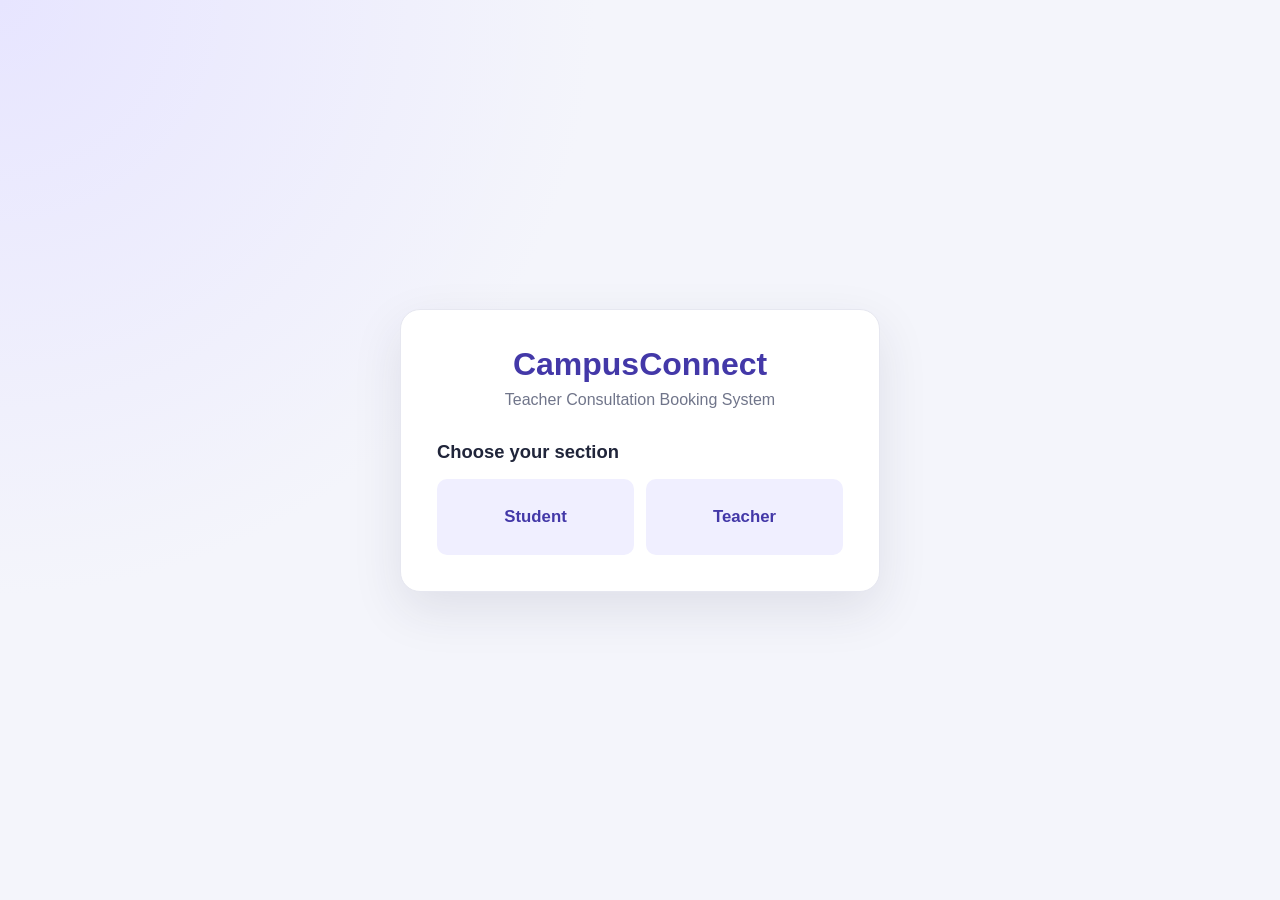
==== public/login.html @ ee994cc4 "Add CampusConnect project" ====
<!DOCTYPE html>
<html lang="en">
<head>
    <meta charset="UTF-8">
    <meta name="viewport" content="width=device-width, initial-scale=1.0">
    <title>CampusConnect — Login</title>
    <link rel="stylesheet" href="css/login.css">
</head>
<body>
    <main>
        <h1>CampusConnect</h1>
        <p>Teacher Consultation Booking System</p>

        <section aria-labelledby="role-heading">
            <h2 id="role-heading">Choose your section</h2>

            <div>
                <button type="button" class="role-choice" data-role="student">
                    Student
                </button>

                <button type="button" class="role-choice" data-role="teacher">
                    Teacher
                </button>
            </div>
        </section>

        <section id="auth-panel" hidden>
            <h2 id="selected-role-heading">Login</h2>

            <div>
                <button type="button" id="show-login-button">
                    Login
                </button>
                <button type="button" id="show-register-button">
                    Create account
                </button>
            </div>

            <form id="login-form">
                <label for="login-email">Email</label>
                <input
                    id="login-email"
                    name="email"
                    type="email"
                    autocomplete="email"
                    required
                >

                <label for="login-password">Password</label>
                <input
                    id="login-password"
                    name="password"
                    type="password"
                    autocomplete="current-password"
                    required
                >

                <button type="submit">Login</button>
            </form>

            <form id="register-form" hidden>
                <label for="register-name">Full name</label>
                <input
                    id="register-name"
                    name="full_name"
                    type="text"
                    autocomplete="name"
                    required
                >

                <label for="register-email">Email</label>
                <input
                    id="register-email"
                    name="email"
                    type="email"
                    autocomplete="email"
                    required
                >

                <label for="register-password">Password</label>
                <input
                    id="register-password"
                    name="password"
                    type="password"
                    autocomplete="new-password"
                    minlength="8"
                    required
                >

                <div id="student-fields" hidden>
                    <label for="student-id">Student ID</label>
                    <input id="student-id" name="student_id" type="text">

                    <label for="department">Department</label>
                    <input id="department" name="department" type="text">
                </div>

                <div id="teacher-fields" hidden>
                    <label for="teacher-code">Teacher invitation code</label>
                    <input
                        id="teacher-code"
                        name="teacher_code"
                        type="password"
                        autocomplete="off"
                    >
                </div>

                <button type="submit">Create account</button>
            </form>

            <p id="auth-status" role="status" aria-live="polite"></p>
        </section>
    </main>

    <script type="module" src="js/login.js"></script>
</body>
</html>
---- public/css/login.css ----
:root {
    font-family: Arial, Helvetica, sans-serif;
    color: #20253a;
    background: #f4f5fb;
}

* {
    box-sizing: border-box;
}

body {
    min-height: 100vh;
    margin: 0;
    padding: 40px 16px;
    display: grid;
    place-items: center;
    background:
        radial-gradient(circle at top left, #e7e5ff 0, transparent 38%),
        #f4f5fb;
}

main {
    width: min(100%, 480px);
    padding: 36px;
    border: 1px solid #e6e7f0;
    border-radius: 20px;
    background: #ffffff;
    box-shadow: 0 18px 50px rgb(35 38 70 / 10%);
}

h1,
h2,
p {
    margin-top: 0;
}

h1 {
    margin-bottom: 8px;
    color: #4338a8;
    font-size: 2rem;
    text-align: center;
}

main > p {
    margin-bottom: 32px;
    color: #70758a;
    text-align: center;
}

h2 {
    margin-bottom: 16px;
    font-size: 1.15rem;
}

section + section {
    margin-top: 28px;
}

section > div {
    display: flex;
    gap: 12px;
}

button {
    min-height: 44px;
    padding: 11px 16px;
    border: 0;
    border-radius: 10px;
    background: #5146c8;
    color: #ffffff;
    font: inherit;
    font-weight: 700;
    cursor: pointer;
    transition: background 150ms ease, transform 150ms ease;
}

button:hover {
    background: #3f35aa;
    transform: translateY(-1px);
}

button:focus-visible,
input:focus-visible {
    outline: 3px solid #aaa5ff;
    outline-offset: 2px;
}

.role-choice {
    flex: 1;
    min-height: 76px;
    background: #f0efff;
    color: #4338a8;
    font-size: 1.05rem;
}

.role-choice:hover {
    background: #e4e2ff;
}

#auth-panel {
    padding-top: 24px;
    border-top: 1px solid #ececf3;
}

#auth-panel > div {
    margin-bottom: 20px;
}

#auth-panel > div button {
    flex: 1;
}

form {
    display: grid;
    gap: 10px;
}

form label {
    margin-top: 8px;
    color: #42475c;
    font-size: 0.92rem;
    font-weight: 700;
}

input {
    width: 100%;
    min-height: 44px;
    padding: 10px 12px;
    border: 1px solid #d8dae5;
    border-radius: 9px;
    background: #ffffff;
    color: #20253a;
    font: inherit;
}

input:focus {
    border-color: #7168dc;
}

form button {
    margin-top: 12px;
}

#student-fields,
#teacher-fields {
    display: grid;
    gap: 10px;
}

#auth-status {
    min-height: 24px;
    margin: 16px 0 0;
    color: #4338a8;
    line-height: 1.5;
}

[hidden] {
    display: none !important;
}

@media (max-width: 520px) {
    body {
        padding: 20px 12px;
    }

    main {
        padding: 26px 20px;
    }
}
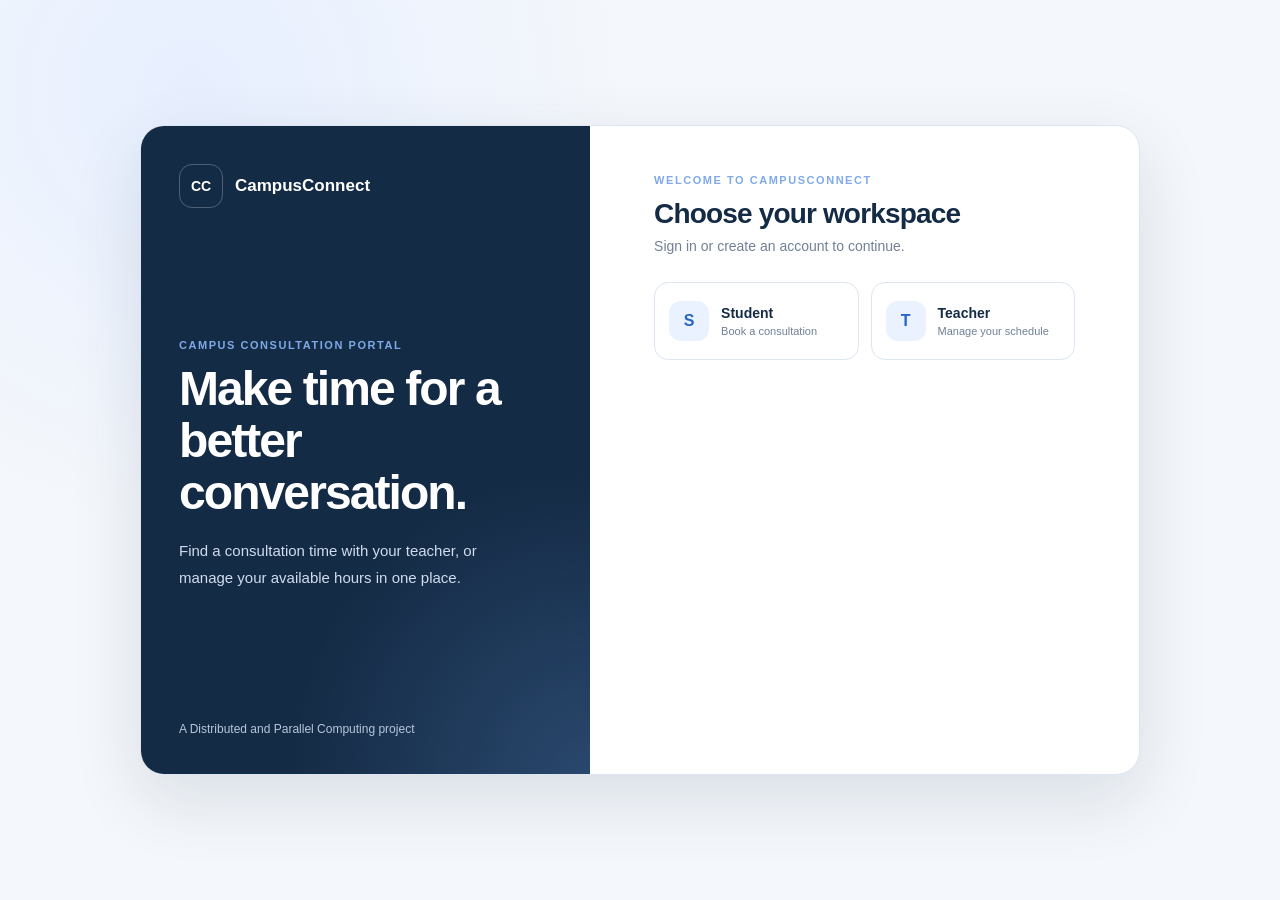
==== commit d3bfe0cb: "Update CampusConnect" ====
--- a/public/login.html
+++ b/public/login.html
@@ -3,113 +3,195 @@
 <head>
     <meta charset="UTF-8">
     <meta name="viewport" content="width=device-width, initial-scale=1.0">
-    <title>CampusConnect — Login</title>
+    <meta name="theme-color" content="#f4f7fb">
+    <title>CampusConnect | Sign in</title>
     <link rel="stylesheet" href="css/login.css">
 </head>
 <body>
-    <main>
-        <h1>CampusConnect</h1>
-        <p>Teacher Consultation Booking System</p>
-
-        <section aria-labelledby="role-heading">
-            <h2 id="role-heading">Choose your section</h2>
-
-            <div>
-                <button type="button" class="role-choice" data-role="student">
-                    Student
+    <main class="auth-shell">
+        <section class="intro-panel">
+            <a class="brand" href="login.html" aria-label="CampusConnect home">
+                <span class="brand-mark">CC</span>
+                <span>CampusConnect</span>
+            </a>
+
+            <div class="intro-copy">
+                <p class="eyebrow">CAMPUS CONSULTATION PORTAL</p>
+                <h1>Make time for a better conversation.</h1>
+                <p>
+                    Find a consultation time with your teacher, or manage
+                    your available hours in one place.
+                </p>
+            </div>
+
+            <p class="intro-footer">
+                A Distributed and Parallel Computing project
+            </p>
+        </section>
+
+        <section class="form-panel">
+            <div class="form-heading">
+                <p class="eyebrow">WELCOME TO CAMPUSCONNECT</p>
+                <h2>Choose your workspace</h2>
+                <p>Sign in or create an account to continue.</p>
+            </div>
+
+            <div class="role-picker" aria-label="Choose your role">
+                <button
+                    class="role-button"
+                    type="button"
+                    data-role="student"
+                >
+                    <span class="role-icon" aria-hidden="true">S</span>
+                    <span>
+                        <strong>Student</strong>
+                        <small>Book a consultation</small>
+                    </span>
                 </button>
 
-                <button type="button" class="role-choice" data-role="teacher">
-                    Teacher
+                <button
+                    class="role-button"
+                    type="button"
+                    data-role="teacher"
+                >
+                    <span class="role-icon" aria-hidden="true">T</span>
+                    <span>
+                        <strong>Teacher</strong>
+                        <small>Manage your schedule</small>
+                    </span>
                 </button>
             </div>
-        </section>
-
-        <section id="auth-panel" hidden>
-            <h2 id="selected-role-heading">Login</h2>
-
-            <div>
-                <button type="button" id="show-login-button">
-                    Login
-                </button>
-                <button type="button" id="show-register-button">
-                    Create account
-                </button>
-            </div>
-
-            <form id="login-form">
-                <label for="login-email">Email</label>
-                <input
-                    id="login-email"
-                    name="email"
-                    type="email"
-                    autocomplete="email"
-                    required
-                >
-
-                <label for="login-password">Password</label>
-                <input
-                    id="login-password"
-                    name="password"
-                    type="password"
-                    autocomplete="current-password"
-                    required
-                >
-
-                <button type="submit">Login</button>
-            </form>
-
-            <form id="register-form" hidden>
-                <label for="register-name">Full name</label>
-                <input
-                    id="register-name"
-                    name="full_name"
-                    type="text"
-                    autocomplete="name"
-                    required
-                >
-
-                <label for="register-email">Email</label>
-                <input
-                    id="register-email"
-                    name="email"
-                    type="email"
-                    autocomplete="email"
-                    required
-                >
-
-                <label for="register-password">Password</label>
-                <input
-                    id="register-password"
-                    name="password"
-                    type="password"
-                    autocomplete="new-password"
-                    minlength="8"
-                    required
-                >
-
-                <div id="student-fields" hidden>
-                    <label for="student-id">Student ID</label>
-                    <input id="student-id" name="student_id" type="text">
-
-                    <label for="department">Department</label>
-                    <input id="department" name="department" type="text">
+
+            <section id="auth-panel" class="auth-panel" hidden>
+                <div class="auth-tabs">
+                    <button
+                        id="show-login-button"
+                        class="auth-tab active"
+                        type="button"
+                    >
+                        Sign in
+                    </button>
+
+                    <button
+                        id="show-register-button"
+                        class="auth-tab"
+                        type="button"
+                    >
+                        Create account
+                    </button>
                 </div>
 
-                <div id="teacher-fields" hidden>
-                    <label for="teacher-code">Teacher invitation code</label>
-                    <input
-                        id="teacher-code"
-                        name="teacher_code"
+                <h3 id="selected-role-heading">Student sign in</h3>
+
+                <form id="login-form">
+                    <label for="login-email">Email address</label>
+                    <input
+                        id="login-email"
+                        name="email"
+                        type="email"
+                        autocomplete="email"
+                        placeholder="you@example.com"
+                        required
+                    >
+
+                    <label for="login-password">Password</label>
+                    <input
+                        id="login-password"
+                        name="password"
                         type="password"
-                        autocomplete="off"
-                    >
-                </div>
-
-                <button type="submit">Create account</button>
-            </form>
-
-            <p id="auth-status" role="status" aria-live="polite"></p>
+                        autocomplete="current-password"
+                        placeholder="Enter your password"
+                        required
+                    >
+
+                    <button class="primary-button" type="submit">
+                        Sign in
+                    </button>
+                </form>
+
+                <form id="register-form" hidden>
+                    <label for="register-name">Full name</label>
+                    <input
+                        id="register-name"
+                        name="full_name"
+                        type="text"
+                        autocomplete="name"
+                        placeholder="Your name"
+                        required
+                    >
+
+                    <label for="register-email">Email address</label>
+                    <input
+                        id="register-email"
+                        name="email"
+                        type="email"
+                        autocomplete="email"
+                        placeholder="you@example.com"
+                        required
+                    >
+
+                    <label for="register-password">Password</label>
+                    <input
+                        id="register-password"
+                        name="password"
+                        type="password"
+                        autocomplete="new-password"
+                        minlength="8"
+                        placeholder="At least 8 characters"
+                        required
+                    >
+
+                    <div id="student-fields" class="extra-fields" hidden>
+                        <label for="student-id">Student ID</label>
+                        <input
+                            id="student-id"
+                            name="student_id"
+                            type="text"
+                            placeholder="Your student ID"
+                        >
+
+                        <label for="student-department">Department</label>
+                        <input
+                            id="student-department"
+                            name="student_department"
+                            type="text"
+                            placeholder="Your department"
+                        >
+                    </div>
+
+                    <div id="teacher-fields" class="extra-fields" hidden>
+                        <label for="teacher-code">
+                            Teacher invitation code
+                        </label>
+                        <input
+                            id="teacher-code"
+                            name="teacher_code"
+                            type="password"
+                            autocomplete="off"
+                            placeholder="Enter the invitation code"
+                        >
+
+                        <label for="teacher-department">Department</label>
+                        <input
+                            id="teacher-department"
+                            name="teacher_department"
+                            type="text"
+                            placeholder="Your department"
+                        >
+                    </div>
+
+                    <button class="primary-button" type="submit">
+                        Create account
+                    </button>
+                </form>
+
+                <p
+                    id="auth-status"
+                    class="status-message"
+                    role="status"
+                    aria-live="polite"
+                ></p>
+            </section>
         </section>
     </main>
 
--- a/public/css/login.css
+++ b/public/css/login.css
@@ -1,7 +1,14 @@
 :root {
-    font-family: Arial, Helvetica, sans-serif;
-    color: #20253a;
-    background: #f4f5fb;
+    font-family: Inter, "Segoe UI", Arial, sans-serif;
+    color: #172b4d;
+    background: #f4f7fb;
+    font-synthesis: none;
+    text-rendering: optimizeLegibility;
+    --navy: #142b45;
+    --blue: #2864c5;
+    --blue-dark: #1e50a0;
+    --muted: #718096;
+    --border: #dce5f0;
 }
 
 * {
@@ -9,148 +16,270 @@
 }
 
 body {
+    min-width: 320px;
     min-height: 100vh;
     margin: 0;
-    padding: 40px 16px;
+    padding: 24px;
     display: grid;
     place-items: center;
     background:
-        radial-gradient(circle at top left, #e7e5ff 0, transparent 38%),
-        #f4f5fb;
-}
-
-main {
-    width: min(100%, 480px);
-    padding: 36px;
-    border: 1px solid #e6e7f0;
-    border-radius: 20px;
+        radial-gradient(circle at 15% 10%, #e7efff 0, transparent 32%),
+        #f4f7fb;
+}
+
+button,
+input {
+    font: inherit;
+}
+
+.auth-shell {
+    display: grid;
+    grid-template-columns: minmax(280px, 0.9fr) minmax(360px, 1.1fr);
+    width: min(100%, 1000px);
+    min-height: 650px;
+    overflow: hidden;
+    border: 1px solid var(--border);
+    border-radius: 24px;
     background: #ffffff;
-    box-shadow: 0 18px 50px rgb(35 38 70 / 10%);
-}
-
-h1,
-h2,
-p {
-    margin-top: 0;
-}
-
-h1 {
-    margin-bottom: 8px;
-    color: #4338a8;
-    font-size: 2rem;
-    text-align: center;
-}
-
-main > p {
-    margin-bottom: 32px;
-    color: #70758a;
-    text-align: center;
-}
-
-h2 {
-    margin-bottom: 16px;
-    font-size: 1.15rem;
-}
-
-section + section {
-    margin-top: 28px;
-}
-
-section > div {
+    box-shadow: 0 24px 70px rgb(25 48 78 / 12%);
+}
+
+.intro-panel {
     display: flex;
+    flex-direction: column;
+    padding: 38px;
+    color: #ffffff;
+    background:
+        radial-gradient(circle at 100% 100%, rgb(91 137 202 / 30%), transparent 38%),
+        var(--navy);
+}
+
+.brand {
+    display: inline-flex;
+    align-items: center;
     gap: 12px;
-}
-
-button {
-    min-height: 44px;
-    padding: 11px 16px;
+    color: #ffffff;
+    font-size: 17px;
+    font-weight: 750;
+    text-decoration: none;
+}
+
+.brand-mark {
+    display: grid;
+    width: 44px;
+    height: 44px;
+    place-items: center;
+    border: 1px solid rgb(255 255 255 / 25%);
+    border-radius: 13px;
+    font-size: 14px;
+}
+
+.intro-copy {
+    max-width: 380px;
+    margin: auto 0;
+}
+
+.eyebrow {
+    margin: 0 0 12px;
+    color: #7fa9e8;
+    font-size: 11px;
+    font-weight: 800;
+    letter-spacing: 0.14em;
+}
+
+.intro-copy h1 {
+    margin: 0 0 18px;
+    font-size: clamp(34px, 4vw, 48px);
+    line-height: 1.08;
+    letter-spacing: -0.04em;
+}
+
+.intro-copy > p:last-child {
+    max-width: 340px;
+    margin: 0;
+    color: #d1dced;
+    font-size: 15px;
+    line-height: 1.8;
+}
+
+.intro-footer {
+    margin: 0;
+    color: #b7c7dc;
+    font-size: 12px;
+}
+
+.form-panel {
+    padding: 48px clamp(26px, 5vw, 64px);
+}
+
+.form-heading h2 {
+    margin: 0 0 8px;
+    color: var(--navy);
+    font-size: 28px;
+    letter-spacing: -0.03em;
+}
+
+.form-heading > p:last-child {
+    margin: 0;
+    color: var(--muted);
+    font-size: 14px;
+}
+
+.role-picker {
+    display: grid;
+    grid-template-columns: 1fr 1fr;
+    gap: 12px;
+    margin: 28px 0;
+}
+
+.role-button {
+    display: flex;
+    min-height: 78px;
+    align-items: center;
+    gap: 12px;
+    padding: 14px;
+    border: 1px solid var(--border);
+    border-radius: 14px;
+    background: #ffffff;
+    color: var(--navy);
+    text-align: left;
+    cursor: pointer;
+    transition: border-color 150ms ease, background 150ms ease, transform 150ms ease;
+}
+
+.role-button:hover,
+.role-button.selected {
+    transform: translateY(-1px);
+    border-color: #9db9e8;
+    background: #f5f8ff;
+}
+
+.role-icon {
+    display: grid;
+    width: 40px;
+    height: 40px;
+    flex: 0 0 40px;
+    place-items: center;
+    border-radius: 12px;
+    background: #eaf1ff;
+    color: var(--blue);
+    font-weight: 800;
+}
+
+.role-button strong,
+.role-button small {
+    display: block;
+}
+
+.role-button strong {
+    margin-bottom: 4px;
+    font-size: 14px;
+}
+
+.role-button small {
+    color: var(--muted);
+    font-size: 11px;
+}
+
+.auth-panel {
+    padding-top: 22px;
+    border-top: 1px solid #edf1f6;
+}
+
+.auth-tabs {
+    display: grid;
+    grid-template-columns: 1fr 1fr;
+    gap: 5px;
+    margin-bottom: 22px;
+    padding: 4px;
+    border-radius: 11px;
+    background: #f1f4f8;
+}
+
+.auth-tab {
+    min-height: 40px;
     border: 0;
-    border-radius: 10px;
-    background: #5146c8;
-    color: #ffffff;
-    font: inherit;
-    font-weight: 700;
+    border-radius: 8px;
+    background: transparent;
+    color: #65758a;
+    font-weight: 650;
     cursor: pointer;
-    transition: background 150ms ease, transform 150ms ease;
-}
-
-button:hover {
-    background: #3f35aa;
-    transform: translateY(-1px);
-}
-
-button:focus-visible,
-input:focus-visible {
-    outline: 3px solid #aaa5ff;
-    outline-offset: 2px;
-}
-
-.role-choice {
-    flex: 1;
-    min-height: 76px;
-    background: #f0efff;
-    color: #4338a8;
-    font-size: 1.05rem;
-}
-
-.role-choice:hover {
-    background: #e4e2ff;
-}
-
-#auth-panel {
-    padding-top: 24px;
-    border-top: 1px solid #ececf3;
-}
-
-#auth-panel > div {
-    margin-bottom: 20px;
-}
-
-#auth-panel > div button {
-    flex: 1;
+}
+
+.auth-tab.active {
+    background: #ffffff;
+    color: var(--blue);
+    box-shadow: 0 2px 7px rgb(25 48 78 / 8%);
+}
+
+.auth-panel h3 {
+    margin: 0 0 18px;
+    color: var(--navy);
+    font-size: 19px;
 }
 
 form {
     display: grid;
-    gap: 10px;
-}
-
-form label {
+    gap: 9px;
+}
+
+label {
     margin-top: 8px;
-    color: #42475c;
-    font-size: 0.92rem;
+    color: #3c5068;
+    font-size: 13px;
     font-weight: 700;
 }
 
 input {
     width: 100%;
     min-height: 44px;
-    padding: 10px 12px;
-    border: 1px solid #d8dae5;
+    padding: 11px 12px;
+    border: 1px solid #d5deea;
     border-radius: 9px;
     background: #ffffff;
-    color: #20253a;
-    font: inherit;
+    color: #172b4d;
+}
+
+input::placeholder {
+    color: #a0adbd;
 }
 
 input:focus {
-    border-color: #7168dc;
-}
-
-form button {
-    margin-top: 12px;
-}
-
-#student-fields,
-#teacher-fields {
-    display: grid;
-    gap: 10px;
-}
-
-#auth-status {
+    border-color: #6b95d8;
+    outline: 3px solid #e8f0ff;
+}
+
+.primary-button {
+    min-height: 46px;
+    margin-top: 14px;
+    border: 0;
+    border-radius: 10px;
+    background: var(--blue);
+    color: #ffffff;
+    font-weight: 750;
+    cursor: pointer;
+}
+
+.primary-button:hover {
+    background: var(--blue-dark);
+}
+
+.primary-button:disabled {
+    cursor: wait;
+    opacity: 0.7;
+}
+
+.extra-fields {
+    display: grid;
+    gap: 9px;
+    margin-top: 8px;
+}
+
+.status-message {
     min-height: 24px;
-    margin: 16px 0 0;
-    color: #4338a8;
+    margin: 14px 0 0;
+    color: #355f99;
+    font-size: 13px;
     line-height: 1.5;
 }
 
@@ -158,12 +287,41 @@
     display: none !important;
 }
 
-@media (max-width: 520px) {
+button:focus-visible {
+    outline: 3px solid #9db9e8;
+    outline-offset: 2px;
+}
+
+@media (max-width: 760px) {
     body {
-        padding: 20px 12px;
-    }
-
-    main {
-        padding: 26px 20px;
+        padding: 12px;
+    }
+
+    .auth-shell {
+        grid-template-columns: 1fr;
+    }
+
+    .intro-panel {
+        min-height: 250px;
+        padding: 26px;
+    }
+
+    .intro-copy {
+        margin: 32px 0 26px;
+    }
+
+    .intro-copy h1 {
+        max-width: 520px;
+        font-size: 34px;
+    }
+
+    .form-panel {
+        padding: 30px 24px;
+    }
+}
+
+@media (max-width: 420px) {
+    .role-picker {
+        grid-template-columns: 1fr;
     }
 }
